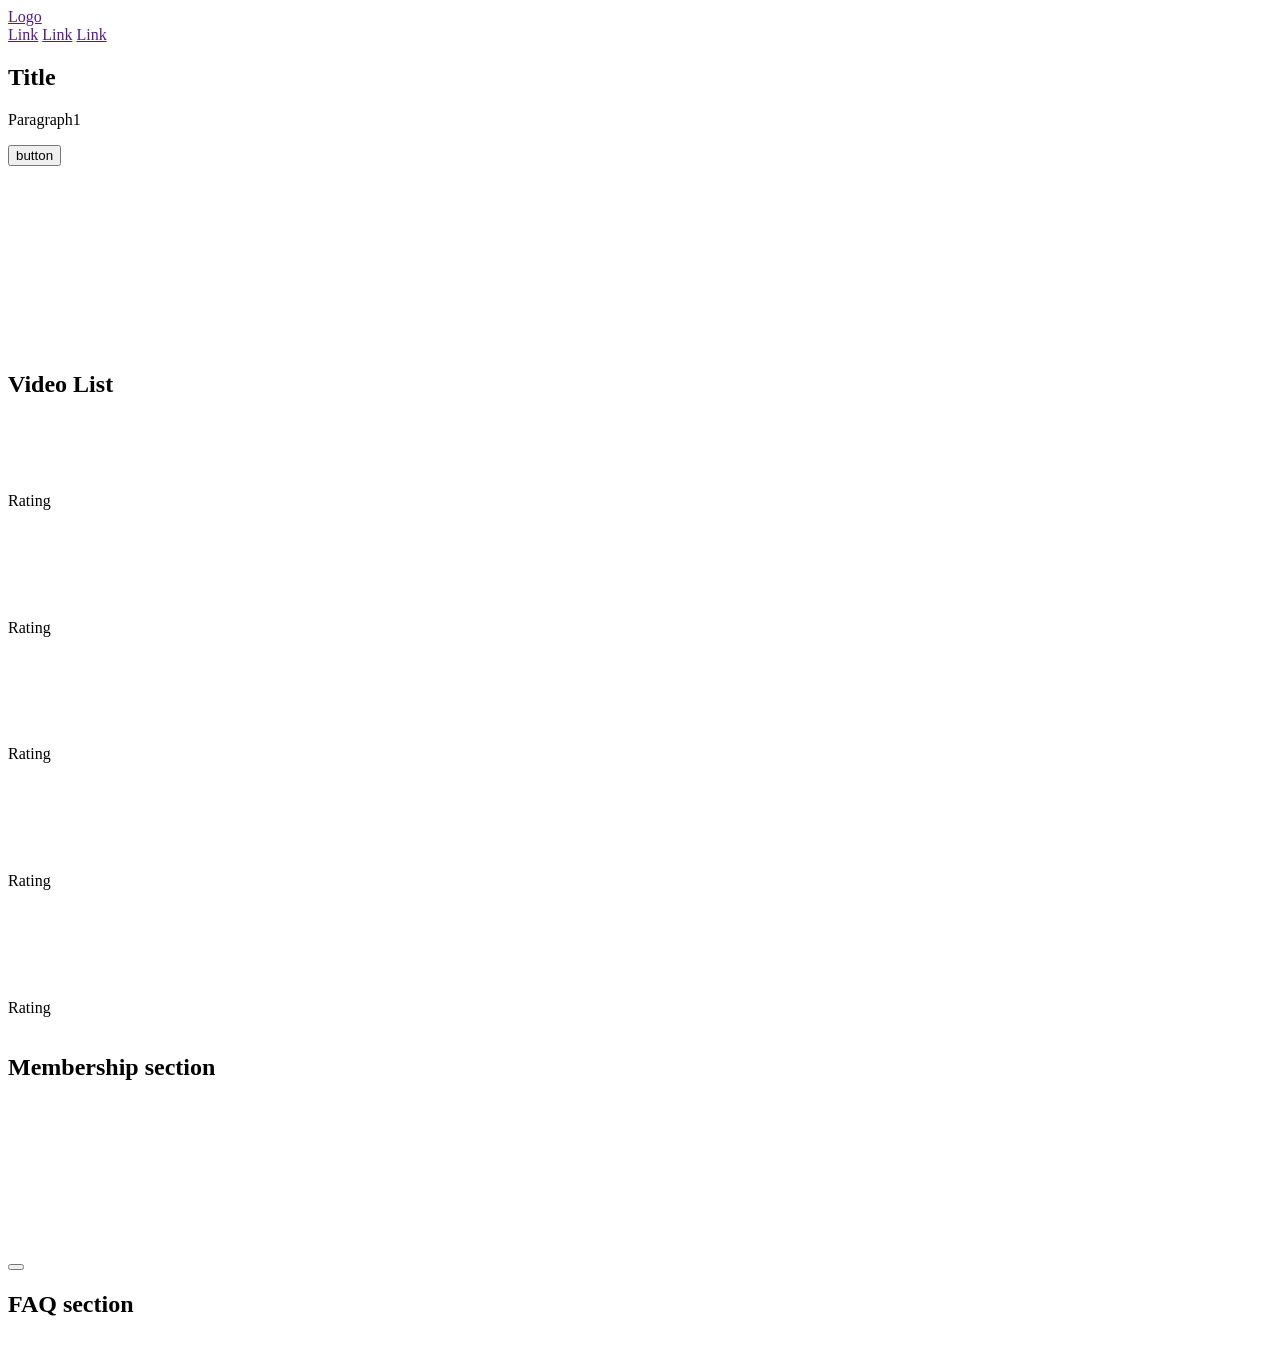
==== css_advanced/index.html @ 20a0c6f8 "CSS advanced README.md" ====
<!doctype html>
<html lang="en">
  <head>
    <meta charset="UTF-8" />
    <meta name="viewport" content="width=device-width, initial-scale=1.0" />
    <title>Document</title>
  </head>
  <body>
    <header>
      <div class="">
        <a href=""><img src="" alt="" />Logo</a>
        <div>
          <a href="">Link</a>
          <a href="">Link</a>
          <a href="">Link</a>
        </div>
      </div>
    </header>
    <main>
      <section>
        <div>
          <h1>Title</h1>
          <p>Paragraph1</p>
          <button>button</button>
        </div>
        <div>
          <h2></h2>
          <div>
            <div>
              <img src="" alt="" />
              <p></p>
              <h3></h3>
            </div>

            <div>
              <img src="" alt="" />
              <p></p>
              <h3></h3>
            </div>

            <div>
              <img src="" alt="" />
              <p></p>
              <h3></h3>
            </div>
          </div>
          
            <div>
              <img src="" alt="" />
              <p></p>
              <h3></h3>
            </div>
        </div>
      </section>
      <section>
        <div>
            <img src="" alt="">
            <div>
                <blockquote></blockquote>
                <p></p>
                <p></p>
            </div>
        </div>
      </section>
      <section>
        <h1>Video List</h1>
        <div>
          <div>
            <img src="" alt="" />
            <h2></h2>
            <p></p>
            <div>
              <img src="" alt="" />
              <h3></h3>
            </div>
            <div>Rating</div>
            <div>
              <img src="" alt="" />
              <img src="" alt="" />
              <img src="" alt="" />
              <img src="" alt="" />
              <img src="" alt="" />
              <p></p>
            </div>
          </div>
          <div>
            <img src="" alt="" />
            <h2></h2>
            <p></p>
            <div>
              <img src="" alt="" />
              <h3></h3>
            </div>
            <div>Rating</div>
            <div>
              <img src="" alt="" />
              <img src="" alt="" />
              <img src="" alt="" />
              <img src="" alt="" />
              <img src="" alt="" />
              <p></p>
            </div>
          </div>
          <div>
            <img src="" alt="" />
            <h2></h2>
            <p></p>
            <div>
              <img src="" alt="" />
              <h3></h3>
            </div>
            <div>Rating</div>
            <div>
              <img src="" alt="" />
              <img src="" alt="" />
              <img src="" alt="" />
              <img src="" alt="" />
              <img src="" alt="" />
              <p></p>
            </div>
          </div>
          <div>
            <img src="" alt="" />
            <h2></h2>
            <p></p>
            <div>
              <img src="" alt="" />
              <h3></h3>
            </div>
            <div>Rating</div>
            <div>
              <img src="" alt="" />
              <img src="" alt="" />
              <img src="" alt="" />
              <img src="" alt="" />
              <img src="" alt="" />
              <p></p>
            </div>
          </div>
          <div>
            <img src="" alt="" />
            <h2></h2>
            <p></p>
            <div>
              <img src="" alt="" />
              <h3></h3>
            </div>
            <div>Rating</div>
            <div>
              <img src="" alt="" />
              <img src="" alt="" />
              <img src="" alt="" />
              <img src="" alt="" />
              <img src="" alt="" />
              <p></p>
            </div>
          </div>
        </div>
      </section>

      <section>
        <h1>Membership section</h1>
        <div>
          <div>
            <img src="" alt="" />
            <h2></h2>
            <p></p>
          </div>
          <div>
            <img src="" alt="" />
            <h2></h2>
            <p></p>
          </div>
          <div>
            <img src="" alt="" />
            <h2></h2>
            <p></p>
          </div>
          <div>
            <img src="" alt="" />
            <h2></h2>
            <p></p>
          </div>
          <button></button>
        </div>
      </section>

      <section>
        <h1>FAQ section</h1>
        <div>
          <div>
            <div>
              <h2></h2>
              <p></p>
            </div>
            <div>
              <h2></h2>
              <p></p>
            </div>
          </div>
          <div>
            <div>
              <h2></h2>
              <p></p>
            </div>
            <div>
              <h2></h2>
              <p></p>
            </div>
          </div>
        </div>
      </section>
    </main>
    <footer>
      <div>
        <div>
          <a href=""></a>
          <img src="" alt="" />
        </div>
        <p></p>
      </div>
    </footer>
  </body>
</html>
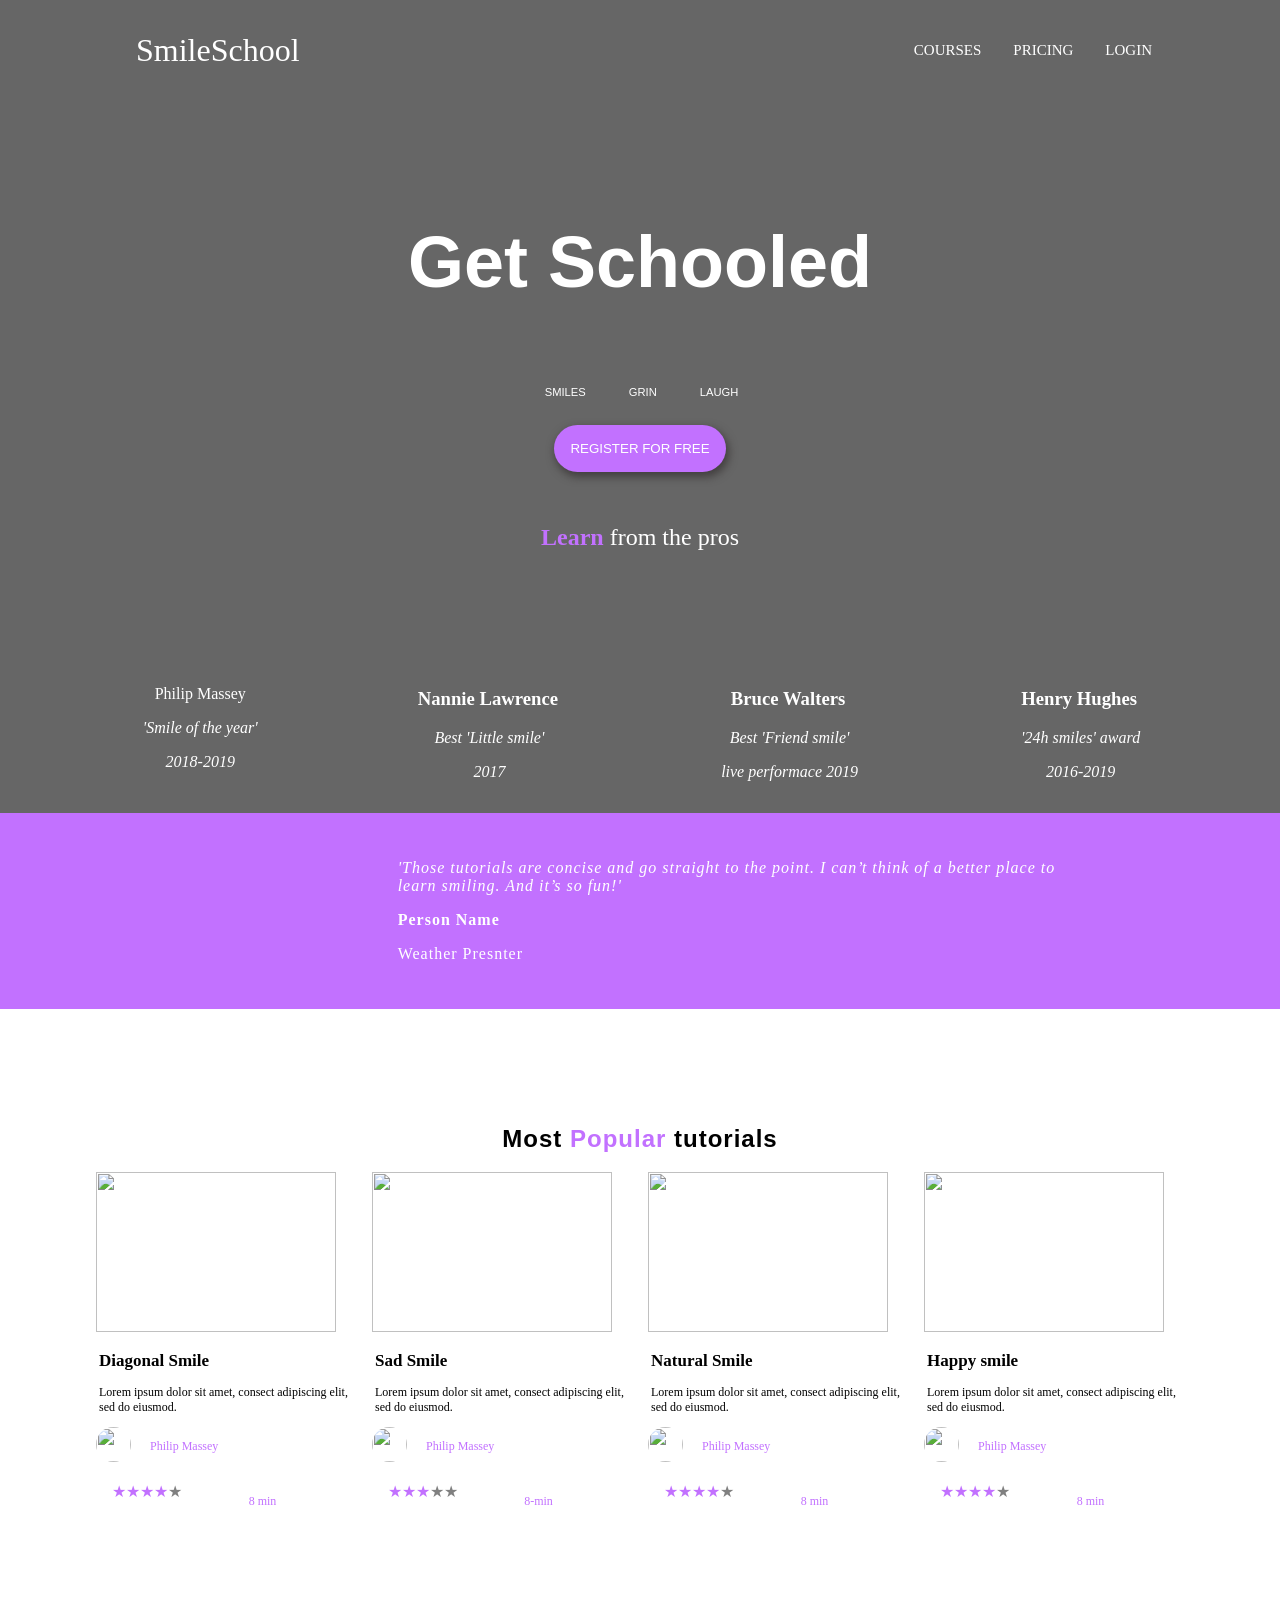
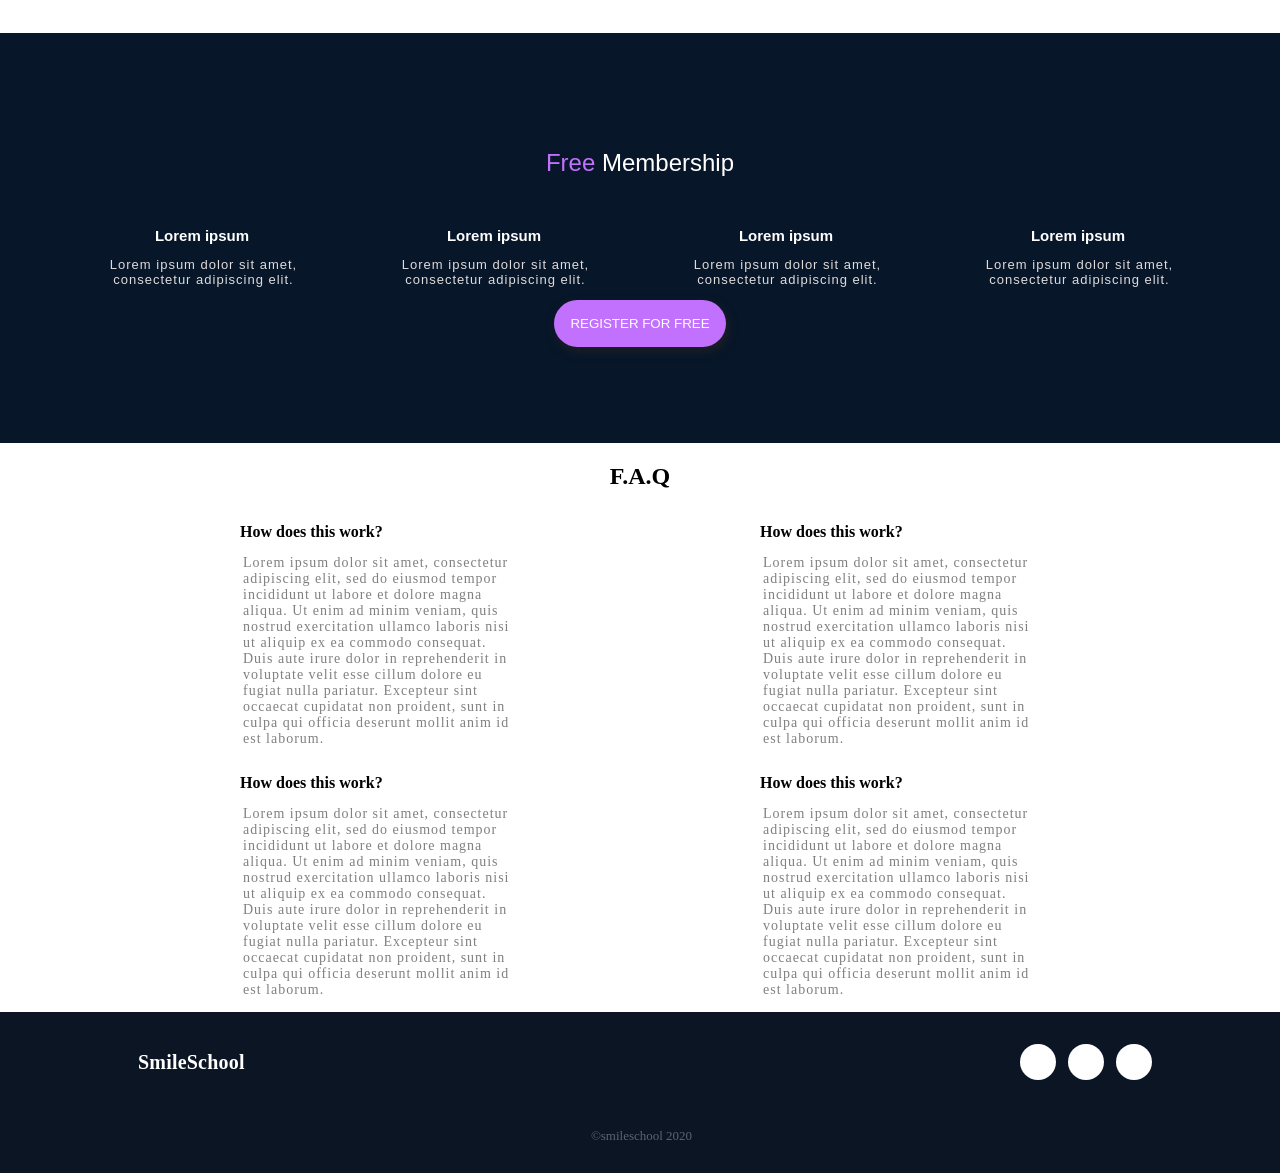
==== commit a72f7279: "CSS advanced" ====
--- a/css_advanced/index.html
+++ b/css_advanced/index.html
@@ -3,222 +3,235 @@
   <head>
     <meta charset="UTF-8" />
     <meta name="viewport" content="width=device-width, initial-scale=1.0" />
-    <title>Document</title>
+    <title>SmileSchool</title>
+    <link rel="stylesheet" href="styles.css" />
   </head>
   <body>
+    <section class="hero-section">
     <header>
-      <div class="">
-        <a href=""><img src="" alt="" />Logo</a>
-        <div>
-          <a href="">Link</a>
-          <a href="">Link</a>
-          <a href="">Link</a>
+      <div class="nav">
+        <a href="" class="nav-logo"
+          ><img src="https://i.ibb.co/1t7cwsZ6/smile-white.png" alt="" />
+          SmileSchool
+        </a>
+        <div class="nav-links">
+          <a href="">COURSES</a>
+          <a href="">PRICING</a>
+          <a href="">LOGIN</a>
         </div>
       </div>
     </header>
     <main>
+      <section class="hero">
+        <div class="hero-content">
+          <h1>Get Schooled</h1>
+          <div class="hero-texts">
+            <p>SMILES</p>
+            <p>GRIN</p>
+            <p>LAUGH</p>
+          </div>
+          <button class="hero-button">REGISTER FOR FREE</button>
+        </div>
+        <div class="pros-section">
+          <h2>
+            <span style="color: #c271ff; font-weight: bold">Learn</span> from
+            the pros
+          </h2>
+          <div class="pros-images">
+            <div class="pro">
+              <img src="https://i.ibb.co/8DQgHVZB/philip.jpg" alt="" />
+              <p>Philip Massey</p>
+              <p><i> 'Smile of the year'</i></p>
+              <p><i>2018-2019</i></p>
+            </div>
+
+            <div class="pro">
+              <img src="https://i.ibb.co/jkkbr5K3/nannie.jpg" alt="" />
+              <h3>Nannie Lawrence</h3>
+              <p><i> Best 'Little smile'</i></p>
+              <p><i>2017</i></p>
+            </div>
+
+            <div class="pro">
+              <img src="https://i.ibb.co/vxfy0LgX/bruce.jpg" alt="" />
+              <h3>Bruce Walters</h3>
+              <p><i>Best 'Friend smile'</i></p>
+              <p><i> live performace 2019</i></p>
+            </div>
+
+            <div class="pro">
+              <img src="https://i.ibb.co/Rp8hKSjw/henry.jpg" alt="" />
+              <h3>Henry Hughes</h3>
+              <p><i>'24h smiles' award</i></p>
+              <p><i>2016-2019</i></p>
+            </div>
+          </div>
+        </div>
+      </section>
+  </section>
+      <section class="quote-sections">
+        <div class="quote-section">
+          <img
+            src="https://images.unsplash.com/photo-1507003211169-0a1dd7228f2d?fit=crop&w=300&h=300"
+            alt=""
+          />
+          <div class="quote-text">
+            <p><i> 'Those tutorials are concise and go straight to the point. I can’t think of a better place to learn smiling. And it’s so fun!'</i></p>
+            <b><p>Person Name</p></b>
+            <p>Weather Presnter</p>
+          </div>
+        </div>
+      </section>
+
+      <section class="tt">
+        <h1>Most <span style="color: #c271ff;">Popular</span> tutorials</h1>
+        <div class="tutorials-section">
+          <div class="tutorial-card">
+            <img src="https://i.pravatar.cc/200?img=12" alt="" class="tutorial-image"/>
+            <h2>Diagonal Smile</h2>
+            <p>Lorem ipsum dolor sit amet, consect adipiscing elit, sed do eiusmod.</p>
+            <div class="rater">
+              <img src="https://i.ibb.co/8DQgHVZB/philip.jpg" alt="" />
+              <p>Philip Massey</p>
+            </div>
+            <div class="rating-stars">
+              <span>★★★★</span><span style="color: gray;">★</span>
+              <p style="margin-left: auto; margin-right: auto;" style="margin-left: auto;">8 min</p>
+            </div>
+          </div>
+          <div class="tutorial-card">
+            <img src="https://i.pravatar.cc/200?img=70" alt="" class="tutorial-image"/>
+            <h2>Sad Smile</h2>
+            <p>Lorem ipsum dolor sit amet, consect adipiscing elit, sed do eiusmod.</p>
+            <div class="rater">
+              <img src="https://i.ibb.co/8DQgHVZB/philip.jpg" alt="" />
+              <p>Philip Massey</p>
+            </div>
+            <div class="rating-stars">
+              <span>★★★</span><span style="color: gray;">★★</span>
+              <p style="margin-left: auto; margin-right: auto;">8-min</p>
+            </div>
+          </div>
+          <div class="tutorial-card">
+            <img src="https://i.pravatar.cc/200?img=17" alt="" class="tutorial-image"/>
+            <h2>Natural Smile</h2>
+            <p>Lorem ipsum dolor sit amet, consect adipiscing elit, sed do eiusmod.</p>
+            <div class="rater">
+              <img src="https://i.ibb.co/8DQgHVZB/philip.jpg" alt="" />
+              <p>Philip Massey</p>
+            </div>
+            <div class="rating-stars">
+              <span>★★★★</span><span style="color: gray;">★</span>
+              <p style="margin-left: auto; margin-right: auto;">8 min</p>
+            </div>
+          </div>
+          <div class="tutorial-card">
+            <img src="https://i.pravatar.cc/200?img=16" alt="" class="tutorial-image"/>
+            <h2>Happy smile</h2>
+            <p>Lorem ipsum dolor sit amet, consect adipiscing elit, sed do eiusmod.</p>
+            <div class="rater">
+              <img src="https://i.ibb.co/8DQgHVZB/philip.jpg" alt="" />
+              <p>Philip Massey</p>
+            </div>
+            <div class="rating-stars">
+              <span>★★★★</span><span style="color: gray;">★</span>              
+              <p style="margin-left: auto; margin-right: auto;">8 min</p>
+            </div>
+          </div>
+        </div>
+      </section>
+
+      <section class="membership-section">
+        <h1><span style=" color: #c271ff;">Free</span> Membership</h1>
+        <div class="membership">
+          <div>
+            <img src="https://i.ibb.co/1t7cwsZ6/smile-white.png" alt="" />
+            <h2>Lorem ipsum</h2>
+            <p>Lorem ipsum dolor sit amet, consectetur adipiscing elit.</p>
+          </div>
+          <div>
+            <img src="https://i.ibb.co/1t7cwsZ6/smile-white.png" alt="" />
+            <h2>Lorem ipsum</h2>
+            <p>Lorem ipsum dolor sit amet, consectetur adipiscing elit.</p>
+          </div>
+          <div>
+            <img src="https://i.ibb.co/1t7cwsZ6/smile-white.png" alt="" />
+            <h2>Lorem ipsum</h2>
+            <p>Lorem ipsum dolor sit amet, consectetur adipiscing elit.</p>
+          </div>
+          <div>
+            <img src="https://i.ibb.co/1t7cwsZ6/smile-white.png" alt="" />
+            <h2>Lorem ipsum</h2>
+            <p>Lorem ipsum dolor sit amet, consectetur adipiscing elit.</p>
+          </div>
+        </div>
+          <button class="hero-button">REGISTER FOR FREE</button>
+
+      </section>
+
       <section>
-        <div>
-          <h1>Title</h1>
-          <p>Paragraph1</p>
-          <button>button</button>
-        </div>
-        <div>
-          <h2></h2>
-          <div>
-            <div>
-              <img src="" alt="" />
-              <p></p>
-              <h3></h3>
-            </div>
-
-            <div>
-              <img src="" alt="" />
-              <p></p>
-              <h3></h3>
-            </div>
-
-            <div>
-              <img src="" alt="" />
-              <p></p>
-              <h3></h3>
-            </div>
-          </div>
-          
-            <div>
-              <img src="" alt="" />
-              <p></p>
-              <h3></h3>
-            </div>
-        </div>
-      </section>
-      <section>
-        <div>
-            <img src="" alt="">
-            <div>
-                <blockquote></blockquote>
-                <p></p>
-                <p></p>
-            </div>
-        </div>
-      </section>
-      <section>
-        <h1>Video List</h1>
-        <div>
-          <div>
-            <img src="" alt="" />
-            <h2></h2>
-            <p></p>
-            <div>
-              <img src="" alt="" />
-              <h3></h3>
-            </div>
-            <div>Rating</div>
-            <div>
-              <img src="" alt="" />
-              <img src="" alt="" />
-              <img src="" alt="" />
-              <img src="" alt="" />
-              <img src="" alt="" />
-              <p></p>
-            </div>
-          </div>
-          <div>
-            <img src="" alt="" />
-            <h2></h2>
-            <p></p>
-            <div>
-              <img src="" alt="" />
-              <h3></h3>
-            </div>
-            <div>Rating</div>
-            <div>
-              <img src="" alt="" />
-              <img src="" alt="" />
-              <img src="" alt="" />
-              <img src="" alt="" />
-              <img src="" alt="" />
-              <p></p>
-            </div>
-          </div>
-          <div>
-            <img src="" alt="" />
-            <h2></h2>
-            <p></p>
-            <div>
-              <img src="" alt="" />
-              <h3></h3>
-            </div>
-            <div>Rating</div>
-            <div>
-              <img src="" alt="" />
-              <img src="" alt="" />
-              <img src="" alt="" />
-              <img src="" alt="" />
-              <img src="" alt="" />
-              <p></p>
-            </div>
-          </div>
-          <div>
-            <img src="" alt="" />
-            <h2></h2>
-            <p></p>
-            <div>
-              <img src="" alt="" />
-              <h3></h3>
-            </div>
-            <div>Rating</div>
-            <div>
-              <img src="" alt="" />
-              <img src="" alt="" />
-              <img src="" alt="" />
-              <img src="" alt="" />
-              <img src="" alt="" />
-              <p></p>
-            </div>
-          </div>
-          <div>
-            <img src="" alt="" />
-            <h2></h2>
-            <p></p>
-            <div>
-              <img src="" alt="" />
-              <h3></h3>
-            </div>
-            <div>Rating</div>
-            <div>
-              <img src="" alt="" />
-              <img src="" alt="" />
-              <img src="" alt="" />
-              <img src="" alt="" />
-              <img src="" alt="" />
-              <p></p>
-            </div>
-          </div>
-        </div>
-      </section>
-
-      <section>
-        <h1>Membership section</h1>
-        <div>
-          <div>
-            <img src="" alt="" />
-            <h2></h2>
-            <p></p>
-          </div>
-          <div>
-            <img src="" alt="" />
-            <h2></h2>
-            <p></p>
-          </div>
-          <div>
-            <img src="" alt="" />
-            <h2></h2>
-            <p></p>
-          </div>
-          <div>
-            <img src="" alt="" />
-            <h2></h2>
-            <p></p>
-          </div>
-          <button></button>
-        </div>
-      </section>
-
-      <section>
-        <h1>FAQ section</h1>
-        <div>
-          <div>
-            <div>
-              <h2></h2>
-              <p></p>
-            </div>
-            <div>
-              <h2></h2>
-              <p></p>
-            </div>
-          </div>
-          <div>
-            <div>
-              <h2></h2>
-              <p></p>
-            </div>
-            <div>
-              <h2></h2>
-              <p></p>
+        <h1>F.A.Q</h1>
+        <div class="faq-section">
+          <div class="faq-container">
+            <div>
+              <h2>How does this work?</h2>
+              <p>Lorem ipsum dolor sit amet, consectetur adipiscing elit, sed do eiusmod tempor incididunt ut 
+                labore et dolore magna aliqua. Ut enim ad minim veniam, quis nostrud exercitation ullamco laboris 
+                nisi ut aliquip ex ea commodo consequat. Duis aute irure dolor in reprehenderit
+                 in voluptate velit esse cillum dolore eu fugiat nulla pariatur. Excepteur sint occaecat cupidatat 
+                 non proident, sunt in culpa qui officia deserunt mollit anim id est laborum.
+              </p>
+            </div>
+            <div>
+              <h2>How does this work?</h2>
+              <p>Lorem ipsum dolor sit amet, consectetur adipiscing elit, sed do eiusmod tempor incididunt ut 
+                labore et dolore magna aliqua. Ut enim ad minim veniam, quis nostrud exercitation ullamco laboris 
+                nisi ut aliquip ex ea commodo consequat. Duis aute irure dolor in reprehenderit
+                 in voluptate velit esse cillum dolore eu fugiat nulla pariatur. Excepteur sint occaecat cupidatat 
+                 non proident, sunt in culpa qui officia deserunt mollit anim id est laborum.
+              </p>
+            </div>
+          </div>
+          <div class="faq-container">
+            <div>
+              <h2>How does this work?</h2>
+              <p>Lorem ipsum dolor sit amet, consectetur adipiscing elit, sed do eiusmod tempor incididunt ut 
+                labore et dolore magna aliqua. Ut enim ad minim veniam, quis nostrud exercitation ullamco laboris 
+                nisi ut aliquip ex ea commodo consequat. Duis aute irure dolor in reprehenderit
+                 in voluptate velit esse cillum dolore eu fugiat nulla pariatur. Excepteur sint occaecat cupidatat 
+                 non proident, sunt in culpa qui officia deserunt mollit anim id est laborum.
+              </p>
+            </div>
+            <div>
+              <h2>How does this work?</h2>
+              <p>Lorem ipsum dolor sit amet, consectetur adipiscing elit, sed do eiusmod tempor incididunt ut 
+                labore et dolore magna aliqua. Ut enim ad minim veniam, quis nostrud exercitation ullamco laboris 
+                nisi ut aliquip ex ea commodo consequat. Duis aute irure dolor in reprehenderit
+                 in voluptate velit esse cillum dolore eu fugiat nulla pariatur. Excepteur sint occaecat cupidatat 
+                 non proident, sunt in culpa qui officia deserunt mollit anim id est laborum.
+              </p>
             </div>
           </div>
         </div>
       </section>
     </main>
-    <footer>
-      <div>
-        <div>
-          <a href=""></a>
-          <img src="" alt="" />
-        </div>
-        <p></p>
-      </div>
-    </footer>
+    <footer class="site-footer">
+  <div class="footer-top">
+    <div class="footer-logo">
+      <img src="https://i.ibb.co/1t7cwsZ6/smile-white.png" alt="" />
+      <span>SmileSchool</span>
+    </div>
+
+    <div class="footer-social">
+      <a href="#">
+      </a>
+      <a href="#">
+      </a>
+      <a href="#">
+      </a>
+    </div>
+  </div>
+  <p class="footer-copyright">&copy;smileschool 2020</p>
+</footer>
   </body>
 </html>
--- a/css_advanced/styles.css
+++ b/css_advanced/styles.css
@@ -0,0 +1,260 @@
+body {
+  margin: 0;
+  text-align: center;
+  align-items: center;
+}
+.hero-section {
+  background-image:
+    linear-gradient(to bottom, rgba(0, 0, 0, 0.6), rgba(0, 0, 0, 0.6)),
+    url(https://i.ibb.co/V0N1GVsQ/bg.jpg);
+  width: auto;
+  background-size: cover;
+  background-repeat: no-repeat;
+  color: white;
+  background-position: center top;
+
+  z-index: -2;
+  margin: 0;
+  padding: 1rem 4rem;
+}
+
+.nav {
+  display: flex;
+  justify-content: space-between;
+  align-items: center;
+  padding: 1rem 4rem;
+}
+.nav-logo {
+  font-size: 32px;
+}
+.nav-links {
+  display: flex;
+  gap: 2rem;
+  font-size: 15px;
+}
+
+.nav a {
+  font-family: "Source Sans Pro";
+  text-decoration: none;
+  color: white;
+}
+
+main {
+  display: flex;
+  flex-direction: column;
+  align-items: center;
+  text-align: center;
+  margin-top: 4rem;
+}
+.hero h1 {
+  font-size: 4.5rem;
+  font-weight: bolder;
+}
+.hero-content {
+  align-items: center;
+  text-align: center;
+  font-family: sans-serif;
+}
+
+.hero-texts {
+  display: flex;
+  justify-content: center;
+  width: 100%;
+  gap: 2.5rem;
+  margin-bottom: 1rem;
+  text-transform: uppercase;
+  font-size: 0.7rem;
+}
+
+.hero-button {
+  padding: 1rem;
+  border: none;
+  border-radius: 30px;
+  background-color: #c271ff;
+  box-shadow: 2px 4px 8px 1px rgba(41, 36, 36, 0.6);
+  color: #ffff;
+}
+
+.pros-section h2 {
+  padding-top: 2rem;
+  font-weight: 1;
+}
+
+.pros-images {
+  display: flex;
+  gap: 10rem;
+  padding-top: 5rem;
+}
+.pro img {
+  border-radius: 50%;
+}
+
+.quote-sections {
+  padding: 0;
+  background-color: #c271ff;
+  padding: 30px;
+  color: white;
+  text-align: center;
+  align-items: center;
+  justify-content: center;
+}
+.quote-section {
+  align-items: center;
+  text-align: center;
+  display: flex;
+  gap: 4rem;
+  padding: 0rem 10rem;
+  letter-spacing: 1px;
+}
+.quote-section img {
+  border-radius: 50%;
+  width: 20%;
+}
+.quote-text {
+  text-align: left;
+}
+
+.tt {
+  padding: 6rem;
+}
+.tt h1 {
+  font-weight: 700;
+  letter-spacing: 1px;
+  font-family: sans-serif;
+}
+.tutorials-section {
+  display: flex;
+  gap: 1rem;
+  text-align: left;
+}
+.tutorial-card h2 {
+  font-weight: 900;
+  font-size: 17px;
+}
+.tutorial-card p {
+  font-size: 12px;
+}
+.tutorial-card h2,
+p {
+  padding-left: 3px;
+}
+.tutorial-image {
+  height: 10rem;
+  width: 15rem;
+}
+.rating-stars {
+  display: flex;
+  padding: 1rem;
+  color: #c271ff;
+}
+.rater {
+  display: flex;
+  gap: 1rem;
+  color: #c271ff;
+}
+.rater img {
+  border-radius: 50%;
+  width: 35px;
+  height: 35px;
+}
+
+.membership-section {
+  background-color: #071629;
+  color: #fff;
+  padding: 6rem;
+  font-family: sans-serif;
+}
+.membership-section h1 {
+  font-weight: 500;
+}
+.membership {
+  display: flex;
+  gap: 5rem;
+  font-family:
+    "Lucida Sans", "Lucida Sans Regular", "Lucida Grande",
+    "Lucida Sans Unicode", Geneva, Verdana, sans-serif;
+}
+.membership img {
+  color: #c271ff;
+}
+.membership h2 {
+  font-size: 15px;
+}
+.membership p {
+  font-size: 13px;
+  letter-spacing: 1px;
+  color: rgb(223, 219, 219);
+}
+.faq-section {
+  margin-left: 15rem;
+  margin-right: 15rem;
+}
+.faq-container {
+  text-align: left;
+  display: flex;
+  gap: 15rem;
+}
+.faq-container h2 {
+  font-family: "Times New Roman", Times, serif;
+  font-size: 16px;
+  font-weight: 900;
+}
+.faq-container p {
+  font-size: 14px;
+  font-family: "Times New Roman", Times, serif;
+  font-weight: 100;
+  letter-spacing: 1px;
+  color: gray;
+}
+
+.site-footer {
+  background-color: #0b1524;
+  padding: 2rem 8rem 1rem;
+}
+
+.footer-top {
+  display: flex;
+  align-items: center;
+  justify-content: space-between;
+  flex-wrap: wrap;
+  gap: 20px;
+}
+
+.footer-logo {
+  display: flex;
+  align-items: center;
+  gap: 10px;
+}
+
+.footer-logo span {
+  color: #ffffff;
+  font-size: 20px;
+  font-weight: 800;
+  letter-spacing: 0.2px;
+}
+
+.footer-social {
+  display: flex;
+  gap: 12px;
+}
+
+.footer-social a {
+  width: 36px;
+  height: 36px;
+  border-radius: 50%;
+  background-color: #ffffff;
+  display: flex;
+  align-items: center;
+  justify-content: center;
+  text-decoration: none;
+  transition:
+    transform 0.15s ease,
+    opacity 0.15s ease;
+}
+
+.footer-copyright {
+  text-align: center;
+  color: #5b6472;
+  font-size: 13px;
+  margin-top: 48px;
+}
